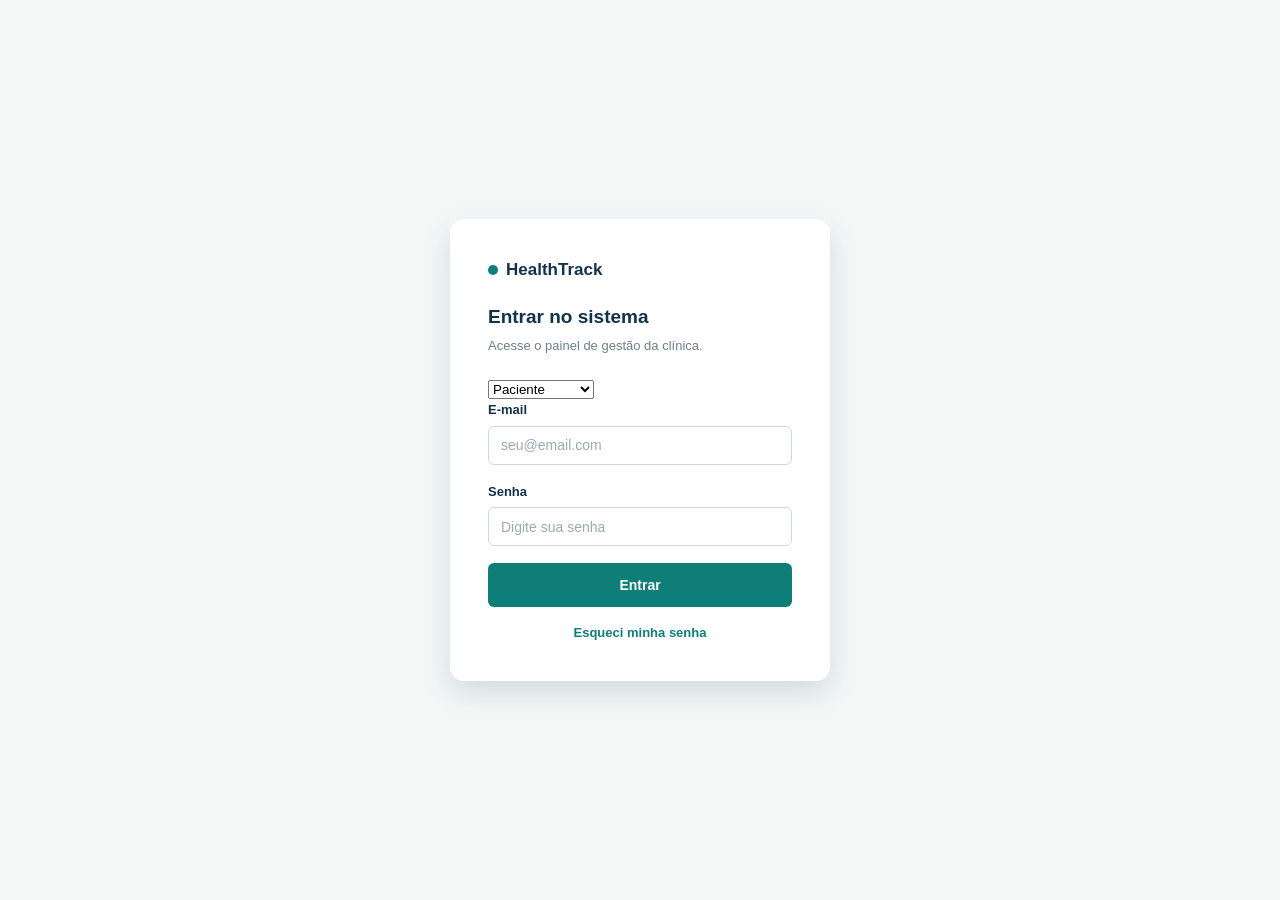
==== login.html @ b5fe6bf8 "Initial commit - HealthTrack" ====
<!DOCTYPE html>
<html lang="pt-BR">
<head>
    <meta charset="UTF-8">
    <meta name="viewport" content="width=device-width, initial-scale=1.0">
    <title>HealthTrack | Sistema</title>
    <link rel="stylesheet" href="style.css">
    <link rel="icon" href="img/logo-icon.png" type="image/png">
</head>
<body>
    <input type="radio" name="dashboard" id="recepcao">
    <input type="radio" name="dashboard" id="agendamento">
    <input type="radio" name="dashboard" id="historico">
    <input type="radio" name="dashboard" id="prontuario">
    <input type="radio" name="dashboard" id="notificacoes">
    <input type="radio" name="dashboard" id="alertas">
    <input type="radio" name="dashboard" id="acesso">
    <input type="radio" name="dashboard" id="geral">

    <main class="login-page">
        <section class="login-card">
            <div class="logo">
                <span class="logo-icon" aria-hidden="true"></span>
                <span>HealthTrack</span>
            </div>

            <h1>Entrar no sistema</h1>
            <p class="login-description">Acesse o painel de gestão da clínica.</p>

            <select name="tipoLogin" id="tipo-login">
                <option value="paciente">Paciente</option>
                <option value="medico">Médico</option>
                <option value="recepcionista">Recepcionista</option>
            </select>

            <div class="form-group">
                <label for="email">E-mail</label>
                <input type="email" id="email" placeholder="seu@email.com">
            </div>

            <div class="form-group">
                <label for="password">Senha</label>
                <input type="password" id="password" placeholder="Digite sua senha">
            </div>

            <p class="login-error" id="login-error" hidden></p>
            <button type="button" class="login-button" id="btn-login">Entrar</button>
            <a href="#" class="forgot-password">Esqueci minha senha</a>
        </section>
    </main>

    <section class="system">
        <aside class="sidebar">
            <div class="brand">
                <span class="brand-icon" aria-hidden="true"></span>
                <span>HealthTrack</span>
            </div>

            <nav class="menu" aria-label="Navegação principal">
                <label for="recepcao" class="menu-item"><span class="menu-icon">▣</span>Recepção</label>
                <label for="agendamento" class="menu-item"><span class="menu-icon">+</span>Agendamento</label>
                <label for="historico" class="menu-item"><span class="menu-icon">↻</span>Histórico</label>
                <label for="prontuario" class="menu-item"><span class="menu-icon">□</span>Prontuário</label>
                <label for="notificacoes" class="menu-item"><span class="menu-icon">!</span>Notificações</label>
                <label for="alertas" class="menu-item"><span class="menu-icon">!</span>Alertas</label>
                <label for="acesso" class="menu-item"><span class="menu-icon">●</span>Controle de acesso</label>
                <label for="geral" class="menu-item"><span class="menu-icon">i</span>Informações Gerais</label>
            </nav>

            <div class="sidebar-user" id="sidebar-user">
                <div class="user-photo">DR</div>
                <div class="user-info">
                    <strong>Dr. Ricardo Alves</strong>
                    <span>Administrador</span>
                </div>
            </div>
        </aside>

        <div class="main-content" id="dashboard-screens" aria-live="polite">
            <p>Carregando dashboards...</p>
        </div>
    </section>

    <script type="module" src="js/login.js"></script>
    <script type="module" src="js/dashboard.js"></script>
</body>
</html>
---- style.css ----
@import url("css/base.css");
@import url("css/login.css");
@import url("css/layout.css");
@import url("css/components.css");
@import url("css/responsive.css");
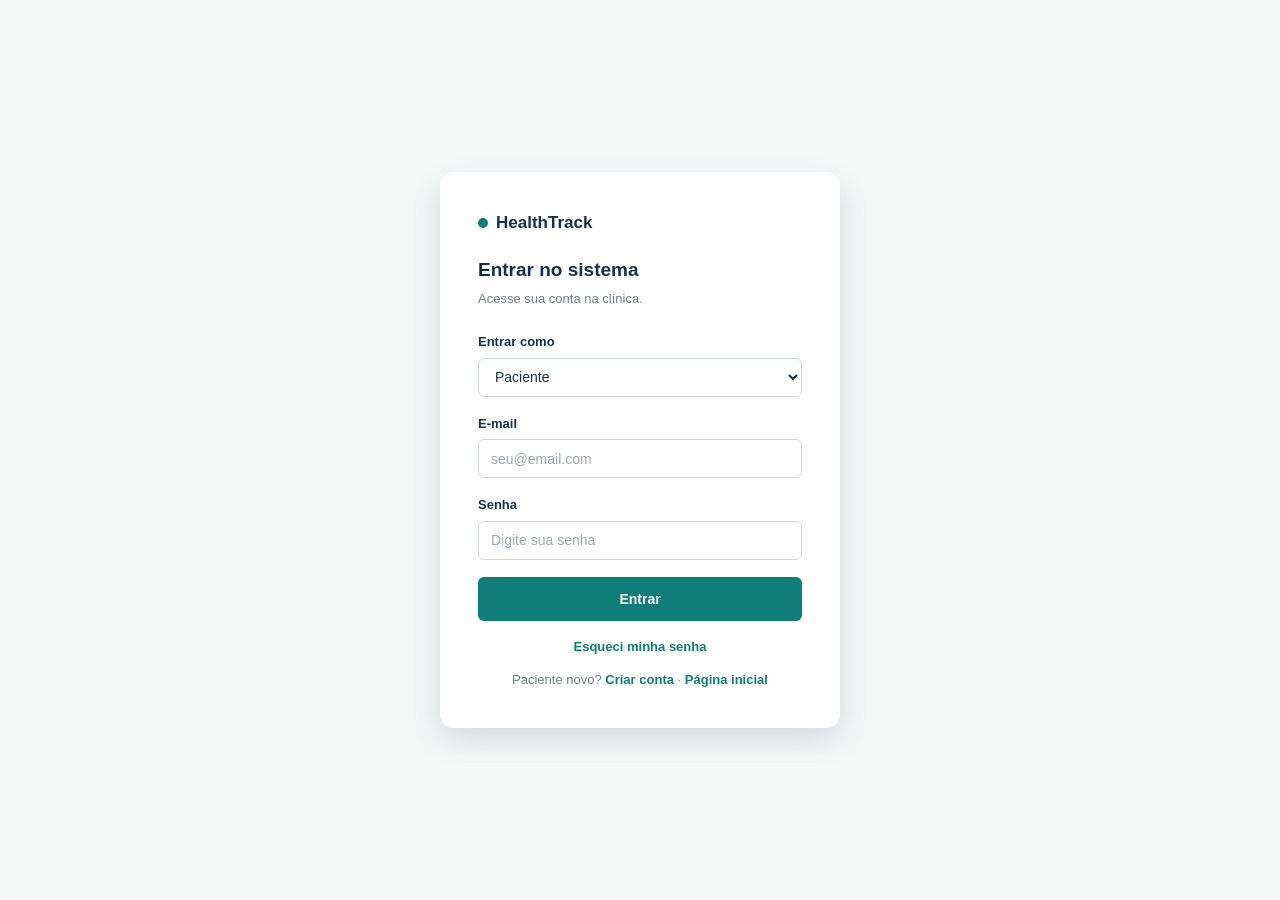
==== commit 80efd30f: "Atualiza projeto HealthTrack" ====
--- a/login.html
+++ b/login.html
@@ -16,6 +16,7 @@
     <input type="radio" name="dashboard" id="alertas">
     <input type="radio" name="dashboard" id="acesso">
     <input type="radio" name="dashboard" id="geral">
+    <input type="radio" name="dashboard" id="paciente">
 
     <main class="login-page">
         <section class="login-card">
@@ -25,27 +26,35 @@
             </div>
 
             <h1>Entrar no sistema</h1>
-            <p class="login-description">Acesse o painel de gestão da clínica.</p>
+            <p class="login-description">Acesse sua conta na clínica.</p>
 
-            <select name="tipoLogin" id="tipo-login">
-                <option value="paciente">Paciente</option>
-                <option value="medico">Médico</option>
-                <option value="recepcionista">Recepcionista</option>
-            </select>
+            <div class="form-group">
+                <label for="tipo-login">Entrar como</label>
+                <select name="tipoLogin" id="tipo-login">
+                    <option value="paciente">Paciente</option>
+                    <option value="medico">Médico</option>
+                    <option value="recepcionista">Recepcionista</option>
+                </select>
+            </div>
 
             <div class="form-group">
                 <label for="email">E-mail</label>
-                <input type="email" id="email" placeholder="seu@email.com">
+                <input type="email" id="email" placeholder="seu@email.com" autocomplete="email">
             </div>
 
             <div class="form-group">
                 <label for="password">Senha</label>
-                <input type="password" id="password" placeholder="Digite sua senha">
+                <input type="password" id="password" placeholder="Digite sua senha" autocomplete="current-password">
             </div>
 
             <p class="login-error" id="login-error" hidden></p>
             <button type="button" class="login-button" id="btn-login">Entrar</button>
-            <a href="#" class="forgot-password">Esqueci minha senha</a>
+            <a href="#" class="forgot-password" id="esqueci-senha">Esqueci minha senha</a>
+            <p class="login-links">
+                Paciente novo? <a href="cadastro.html">Criar conta</a>
+                <span aria-hidden="true">·</span>
+                <a href="index.html">Página inicial</a>
+            </p>
         </section>
     </main>
 
@@ -57,31 +66,26 @@
             </div>
 
             <nav class="menu" aria-label="Navegação principal">
-                <label for="recepcao" class="menu-item"><span class="menu-icon">▣</span>Recepção</label>
-                <label for="agendamento" class="menu-item"><span class="menu-icon">+</span>Agendamento</label>
-                <label for="historico" class="menu-item"><span class="menu-icon">↻</span>Histórico</label>
-                <label for="prontuario" class="menu-item"><span class="menu-icon">□</span>Prontuário</label>
-                <label for="notificacoes" class="menu-item"><span class="menu-icon">!</span>Notificações</label>
-                <label for="alertas" class="menu-item"><span class="menu-icon">!</span>Alertas</label>
-                <label for="acesso" class="menu-item"><span class="menu-icon">●</span>Controle de acesso</label>
-                <label for="geral" class="menu-item"><span class="menu-icon">i</span>Informações Gerais</label>
+                <label for="paciente" class="menu-item" hidden><span class="menu-icon">▣</span><span class="menu-texto">Meu painel</span></label>
+                <label for="recepcao" class="menu-item" hidden><span class="menu-icon">▣</span><span class="menu-texto">Recepção</span></label>
+                <label for="agendamento" class="menu-item" hidden><span class="menu-icon">+</span><span class="menu-texto">Agendamento</span></label>
+                <label for="prontuario" class="menu-item" hidden><span class="menu-icon">□</span><span class="menu-texto">Pacientes e prontuário</span></label>
+                <label for="historico" class="menu-item" hidden><span class="menu-icon">↻</span><span class="menu-texto">Histórico</span></label>
+                <label for="alertas" class="menu-item" hidden><span class="menu-icon">℞</span><span class="menu-texto">Medicações</span></label>
+                <label for="notificacoes" class="menu-item" hidden><span class="menu-icon">!</span><span class="menu-texto">Notificações</span><span class="menu-badge" id="menu-badge-notificacoes" hidden></span></label>
+                <label for="geral" class="menu-item" hidden><span class="menu-icon">i</span><span class="menu-texto">Informações gerais</span></label>
+                <label for="acesso" class="menu-item" hidden><span class="menu-icon">●</span><span class="menu-texto">Controle de acesso</span></label>
             </nav>
 
-            <div class="sidebar-user" id="sidebar-user">
-                <div class="user-photo">DR</div>
-                <div class="user-info">
-                    <strong>Dr. Ricardo Alves</strong>
-                    <span>Administrador</span>
-                </div>
-            </div>
+            <div class="sidebar-user" id="sidebar-user"></div>
+            <button type="button" class="logout-button" id="btn-logout">Sair da conta</button>
         </aside>
 
         <div class="main-content" id="dashboard-screens" aria-live="polite">
-            <p>Carregando dashboards...</p>
+            <p>Carregando...</p>
         </div>
     </section>
 
     <script type="module" src="js/login.js"></script>
-    <script type="module" src="js/dashboard.js"></script>
 </body>
-</html>+</html>
--- a/style.css
+++ b/style.css
@@ -2,4 +2,5 @@
 @import url("css/login.css");
 @import url("css/layout.css");
 @import url("css/components.css");
-@import url("css/responsive.css");+@import url("css/telas.css");
+@import url("css/responsive.css");
